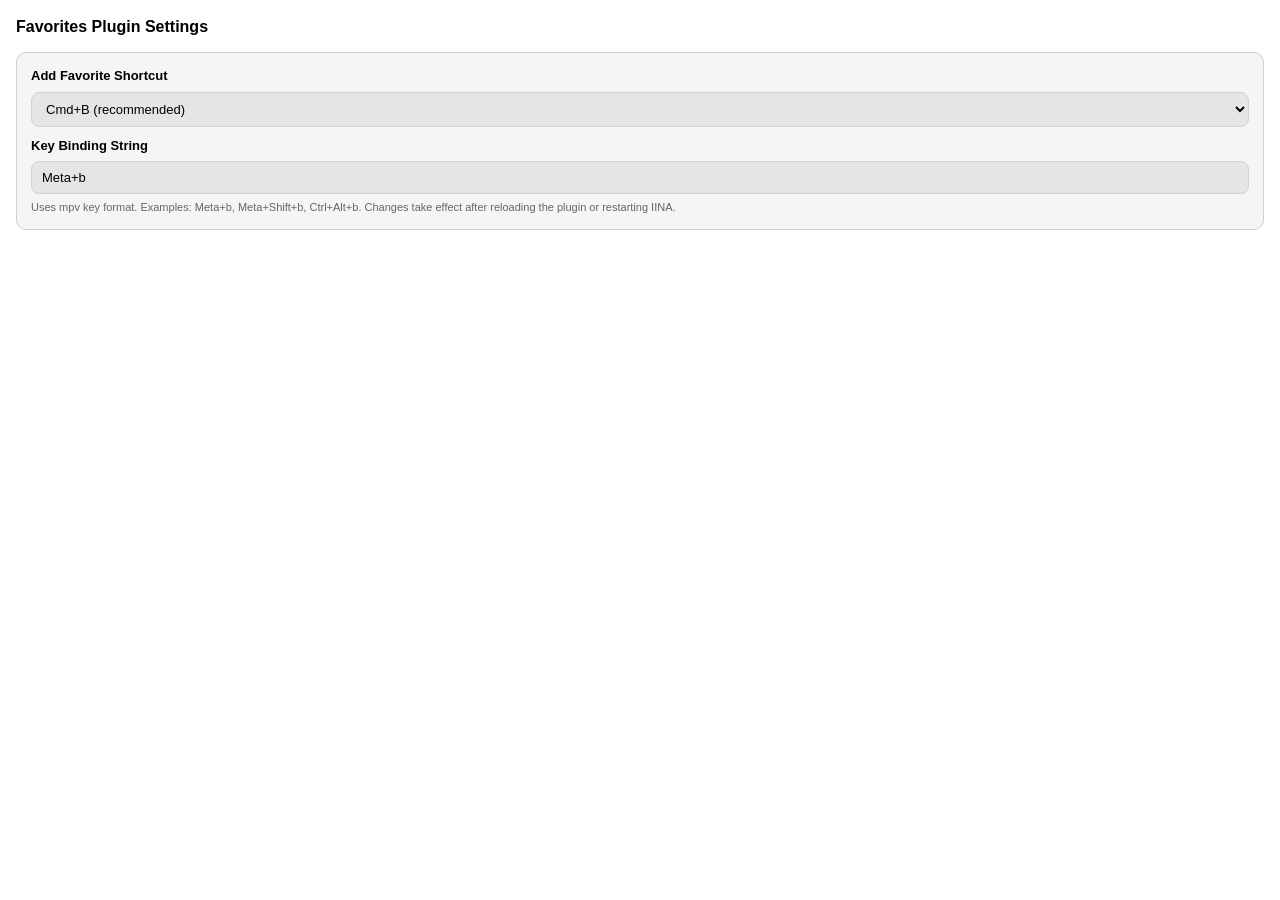
==== pref.html @ 84c6d789 "0.1.0" ====
<!DOCTYPE html>
<html lang="en">

<head>
  <meta charset="UTF-8" />
  <meta name="viewport" content="width=device-width, initial-scale=1.0" />
  <title>Favorites Settings</title>
  <style>
    :root {
      --background-color: var(--system-background-color, #1e1e1e);
      --secondary-background-color: var(--system-secondary-background-color, #262626);
      --tertiary-background-color: var(--system-tertiary-background-color, #2d2d2d);
      --text-color: var(--system-text-color, #ffffff);
      --secondary-text-color: var(--system-secondary-text-color, #999999);
      --accent-color: var(--system-accent-color, #007aff);
      --separator-color: var(--system-separator-color, #404040);
    }

    @media (prefers-color-scheme: light) {
      :root {
        --background-color: #ffffff;
        --secondary-background-color: #f5f5f5;
        --tertiary-background-color: #e5e5e5;
        --text-color: #000000;
        --secondary-text-color: #666666;
        --accent-color: #007aff;
        --separator-color: #d1d1d1;
      }
    }

    * {
      box-sizing: border-box;
    }

    body {
      margin: 0;
      padding: 16px;
      background-color: var(--background-color);
      color: var(--text-color);
      font-family: -apple-system, BlinkMacSystemFont, "SF Pro Display", sans-serif;
      font-size: 13px;
      line-height: 1.4;
    }

    h1 {
      font-size: 16px;
      font-weight: 600;
      margin: 0 0 14px 0;
    }

    .group {
      background-color: var(--secondary-background-color);
      border-radius: 10px;
      padding: 14px;
      border: 1px solid var(--separator-color);
    }

    .row {
      display: flex;
      flex-direction: column;
      gap: 6px;
    }

    label {
      font-weight: 600;
    }

    input[type="text"],
    select {
      border: 1px solid var(--separator-color);
      background-color: var(--tertiary-background-color);
      color: var(--text-color);
      border-radius: 8px;
      padding: 8px 10px;
      font-size: 13px;
      outline: none;
    }

    input[type="text"]:focus,
    select:focus {
      border-color: var(--accent-color);
      box-shadow: 0 0 0 2px rgba(0, 122, 255, 0.2);
    }

    .hint {
      font-size: 11px;
      color: var(--secondary-text-color);
    }

    .split {
      display: grid;
      grid-template-columns: 1fr;
      gap: 10px;
      margin-top: 10px;
    }
  </style>
</head>

<body>
  <h1>Favorites Plugin Settings</h1>
  <div class="group">
    <div class="row">
      <label for="preset">Add Favorite Shortcut</label>
      <select id="preset">
        <option value="Meta+b">Cmd+B (recommended)</option>
        <option value="Meta+Shift+b">Cmd+Shift+B</option>
        <option value="Meta+Alt+b">Cmd+Option+B</option>
        <option value="Ctrl+Alt+b">Ctrl+Option+B</option>
        <option value="custom">Custom…</option>
      </select>
    </div>

    <div class="split">
      <div class="row">
        <label for="addFavoriteKeyBinding">Key Binding String</label>
        <input type="text" id="addFavoriteKeyBinding" data-pref-key="addFavoriteKeyBinding" value="Meta+b"
          placeholder="e.g. Meta+b" />
        <div class="hint">
          Uses mpv key format. Examples: Meta+b, Meta+Shift+b, Ctrl+Alt+b. Changes take effect after reloading the
          plugin or restarting IINA.
        </div>
      </div>
    </div>
  </div>

  <script>
    const prefs = iina.preferences;
    const preset = document.getElementById("preset");
    const input = document.getElementById("addFavoriteKeyBinding");

    function setPresetValue(value) {
      if (value === "custom") return;
      input.value = value;
      prefs.set("addFavoriteKeyBinding", value);
      prefs.sync();
    }

    prefs.get("addFavoriteKeyBinding", (value) => {
      if (typeof value === "string" && value) {
        input.value = value;
        const presetValues = ["Meta+b", "Meta+Shift+b", "Meta+Alt+b", "Ctrl+Alt+b"];
        preset.value = presetValues.includes(value) ? value : "custom";
      }
    });

    preset.addEventListener("change", (e) => {
      setPresetValue(e.target.value);
    });

    input.addEventListener("change", (e) => {
      const value = e.target.value.trim();
      prefs.set("addFavoriteKeyBinding", value);
      prefs.sync();
      const presetValues = ["Meta+b", "Meta+Shift+b", "Meta+Alt+b", "Ctrl+Alt+b"];
      preset.value = presetValues.includes(value) ? value : "custom";
    });
  </script>
</body>

</html>
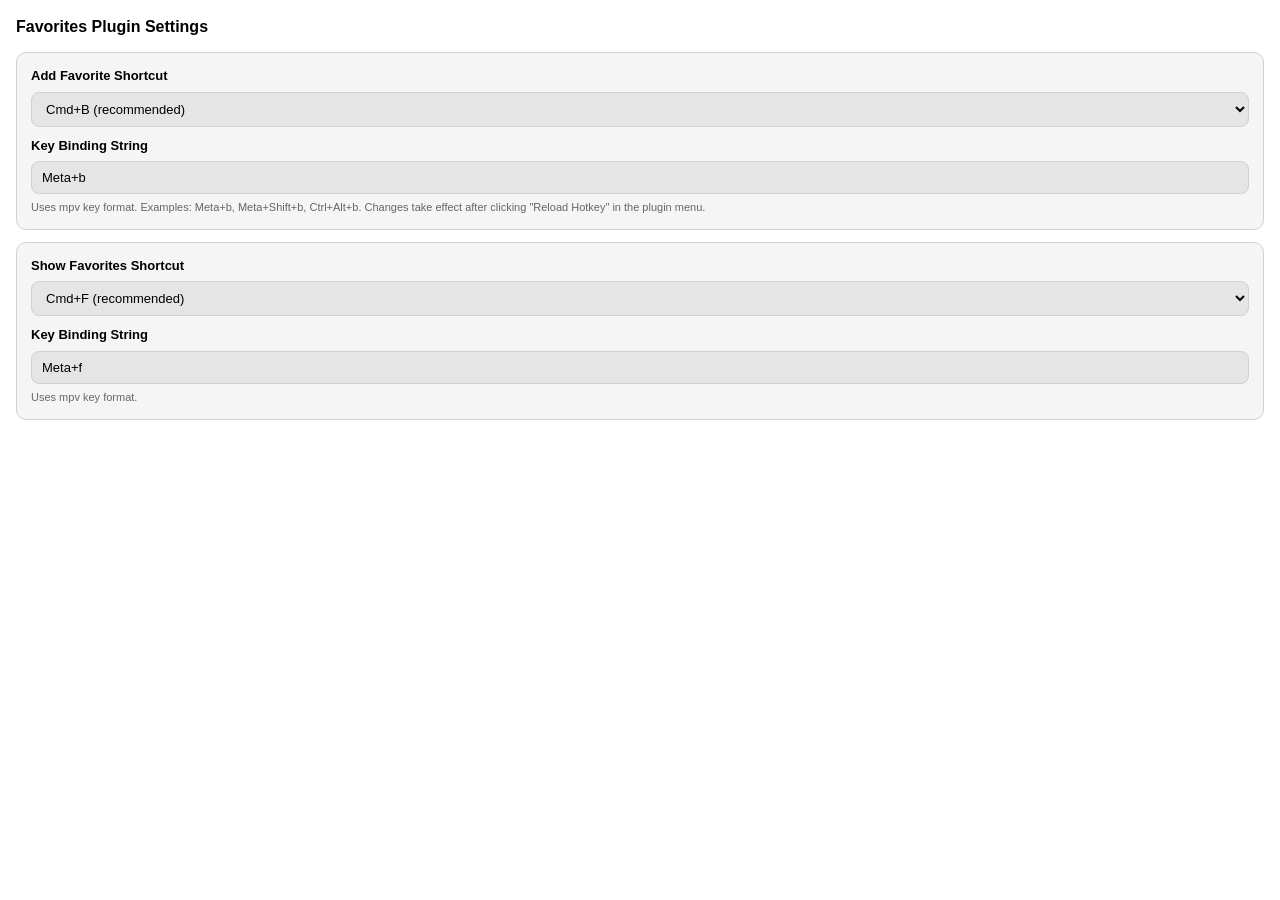
==== commit 91969486: "1. 增加了直达Favorites面板的快捷键，并可配置 2. 修改快捷键后，菜单中可以Reload Hotkey，即时生效，不必重启IINA 3. Favorites面板显示文件完整路径，点击可在F" ====
--- a/pref.html
+++ b/pref.html
@@ -116,8 +116,32 @@
         <input type="text" id="addFavoriteKeyBinding" data-pref-key="addFavoriteKeyBinding" value="Meta+b"
           placeholder="e.g. Meta+b" />
         <div class="hint">
-          Uses mpv key format. Examples: Meta+b, Meta+Shift+b, Ctrl+Alt+b. Changes take effect after reloading the
-          plugin or restarting IINA.
+          Uses mpv key format. Examples: Meta+b, Meta+Shift+b, Ctrl+Alt+b. Changes take effect after clicking
+          "Reload Hotkey" in the plugin menu.
+        </div>
+      </div>
+    </div>
+  </div>
+
+  <div class="group" style="margin-top: 12px">
+    <div class="row">
+      <label for="showPreset">Show Favorites Shortcut</label>
+      <select id="showPreset">
+        <option value="Meta+f">Cmd+F (recommended)</option>
+        <option value="Meta+Shift+f">Cmd+Shift+F</option>
+        <option value="Meta+Alt+f">Cmd+Option+F</option>
+        <option value="Ctrl+Alt+f">Ctrl+Option+F</option>
+        <option value="custom">Custom…</option>
+      </select>
+    </div>
+
+    <div class="split">
+      <div class="row">
+        <label for="showFavoritesKeyBinding">Key Binding String</label>
+        <input type="text" id="showFavoritesKeyBinding" data-pref-key="showFavoritesKeyBinding" value="Meta+f"
+          placeholder="e.g. Meta+f" />
+        <div class="hint">
+          Uses mpv key format.
         </div>
       </div>
     </div>
@@ -127,6 +151,8 @@
     const prefs = iina.preferences;
     const preset = document.getElementById("preset");
     const input = document.getElementById("addFavoriteKeyBinding");
+    const showPreset = document.getElementById("showPreset");
+    const showInput = document.getElementById("showFavoritesKeyBinding");
 
     function setPresetValue(value) {
       if (value === "custom") return;
@@ -154,6 +180,33 @@
       const presetValues = ["Meta+b", "Meta+Shift+b", "Meta+Alt+b", "Ctrl+Alt+b"];
       preset.value = presetValues.includes(value) ? value : "custom";
     });
+
+    function setShowPresetValue(value) {
+      if (value === "custom") return;
+      showInput.value = value;
+      prefs.set("showFavoritesKeyBinding", value);
+      prefs.sync();
+    }
+
+    prefs.get("showFavoritesKeyBinding", (value) => {
+      if (typeof value === "string" && value) {
+        showInput.value = value;
+        const presetValues = ["Meta+f", "Meta+Shift+f", "Meta+Alt+f", "Ctrl+Alt+f"];
+        showPreset.value = presetValues.includes(value) ? value : "custom";
+      }
+    });
+
+    showPreset.addEventListener("change", (e) => {
+      setShowPresetValue(e.target.value);
+    });
+
+    showInput.addEventListener("change", (e) => {
+      const value = e.target.value.trim();
+      prefs.set("showFavoritesKeyBinding", value);
+      prefs.sync();
+      const presetValues = ["Meta+f", "Meta+Shift+f", "Meta+Alt+f", "Ctrl+Alt+f"];
+      showPreset.value = presetValues.includes(value) ? value : "custom";
+    });
   </script>
 </body>
 
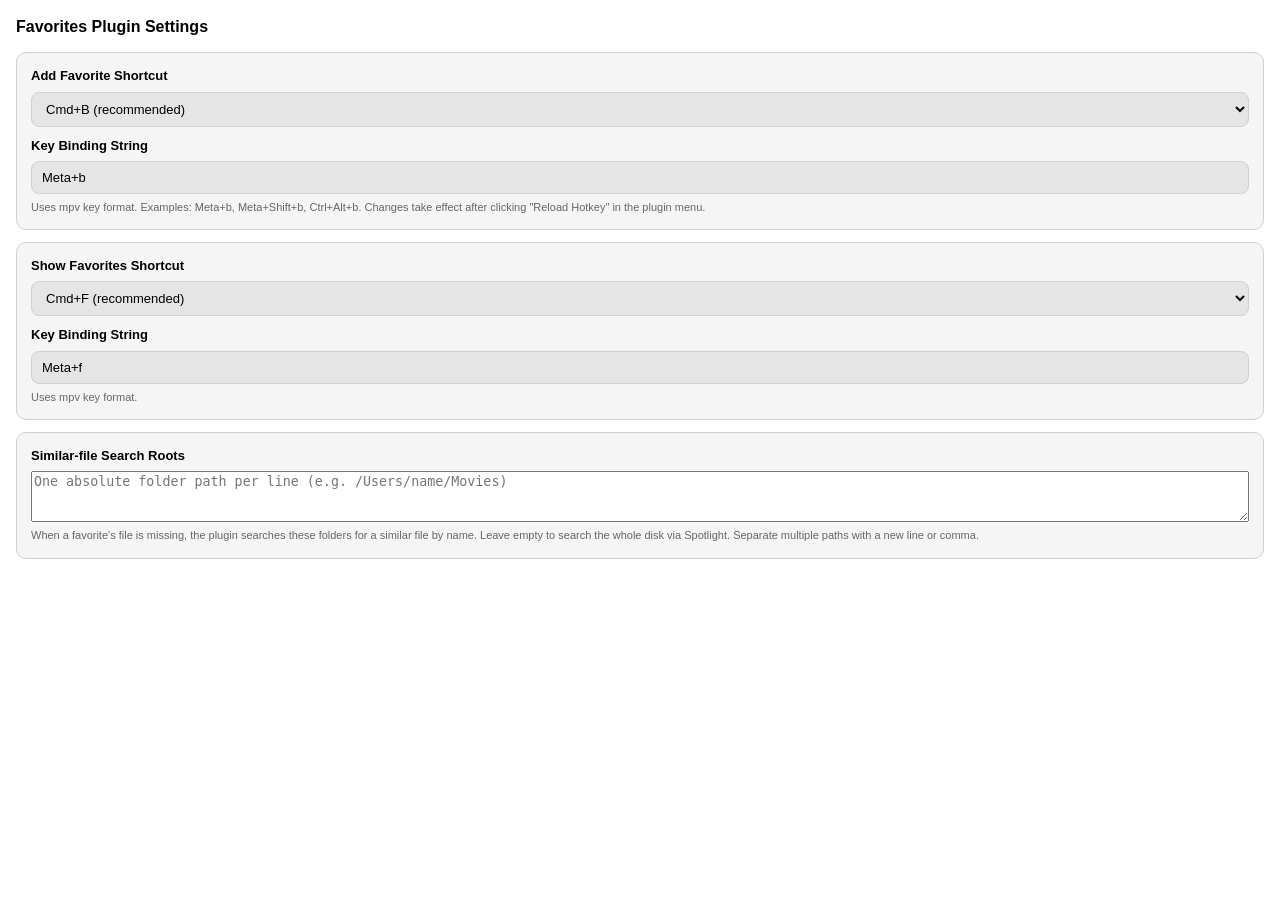
==== commit 59817632: "增加功能，启动时扫描当前已收藏的视频文件，如果原文件路径不存在，则根据原文件名搜索相似的文件，提示用户选择或删除收藏" ====
--- a/pref.html
+++ b/pref.html
@@ -147,12 +147,34 @@
     </div>
   </div>
 
+  <div class="group" style="margin-top: 12px">
+    <div class="row">
+      <label for="missingSearchRoots">Similar-file Search Roots</label>
+      <textarea id="missingSearchRoots" data-pref-key="missingSearchRoots" rows="3"
+        placeholder="One absolute folder path per line (e.g. /Users/name/Movies)"></textarea>
+      <div class="hint">
+        When a favorite's file is missing, the plugin searches these folders for a similar file by name.
+        Leave empty to search the whole disk via Spotlight. Separate multiple paths with a new line or comma.
+      </div>
+    </div>
+  </div>
+
   <script>
     const prefs = iina.preferences;
     const preset = document.getElementById("preset");
     const input = document.getElementById("addFavoriteKeyBinding");
     const showPreset = document.getElementById("showPreset");
     const showInput = document.getElementById("showFavoritesKeyBinding");
+    const missingRootsInput = document.getElementById("missingSearchRoots");
+
+    prefs.get("missingSearchRoots", (value) => {
+      missingRootsInput.value = typeof value === "string" ? value : "";
+    });
+
+    missingRootsInput.addEventListener("change", (e) => {
+      prefs.set("missingSearchRoots", e.target.value.trim());
+      prefs.sync();
+    });
 
     function setPresetValue(value) {
       if (value === "custom") return;
@@ -210,4 +232,4 @@
   </script>
 </body>
 
-</html>+</html>
